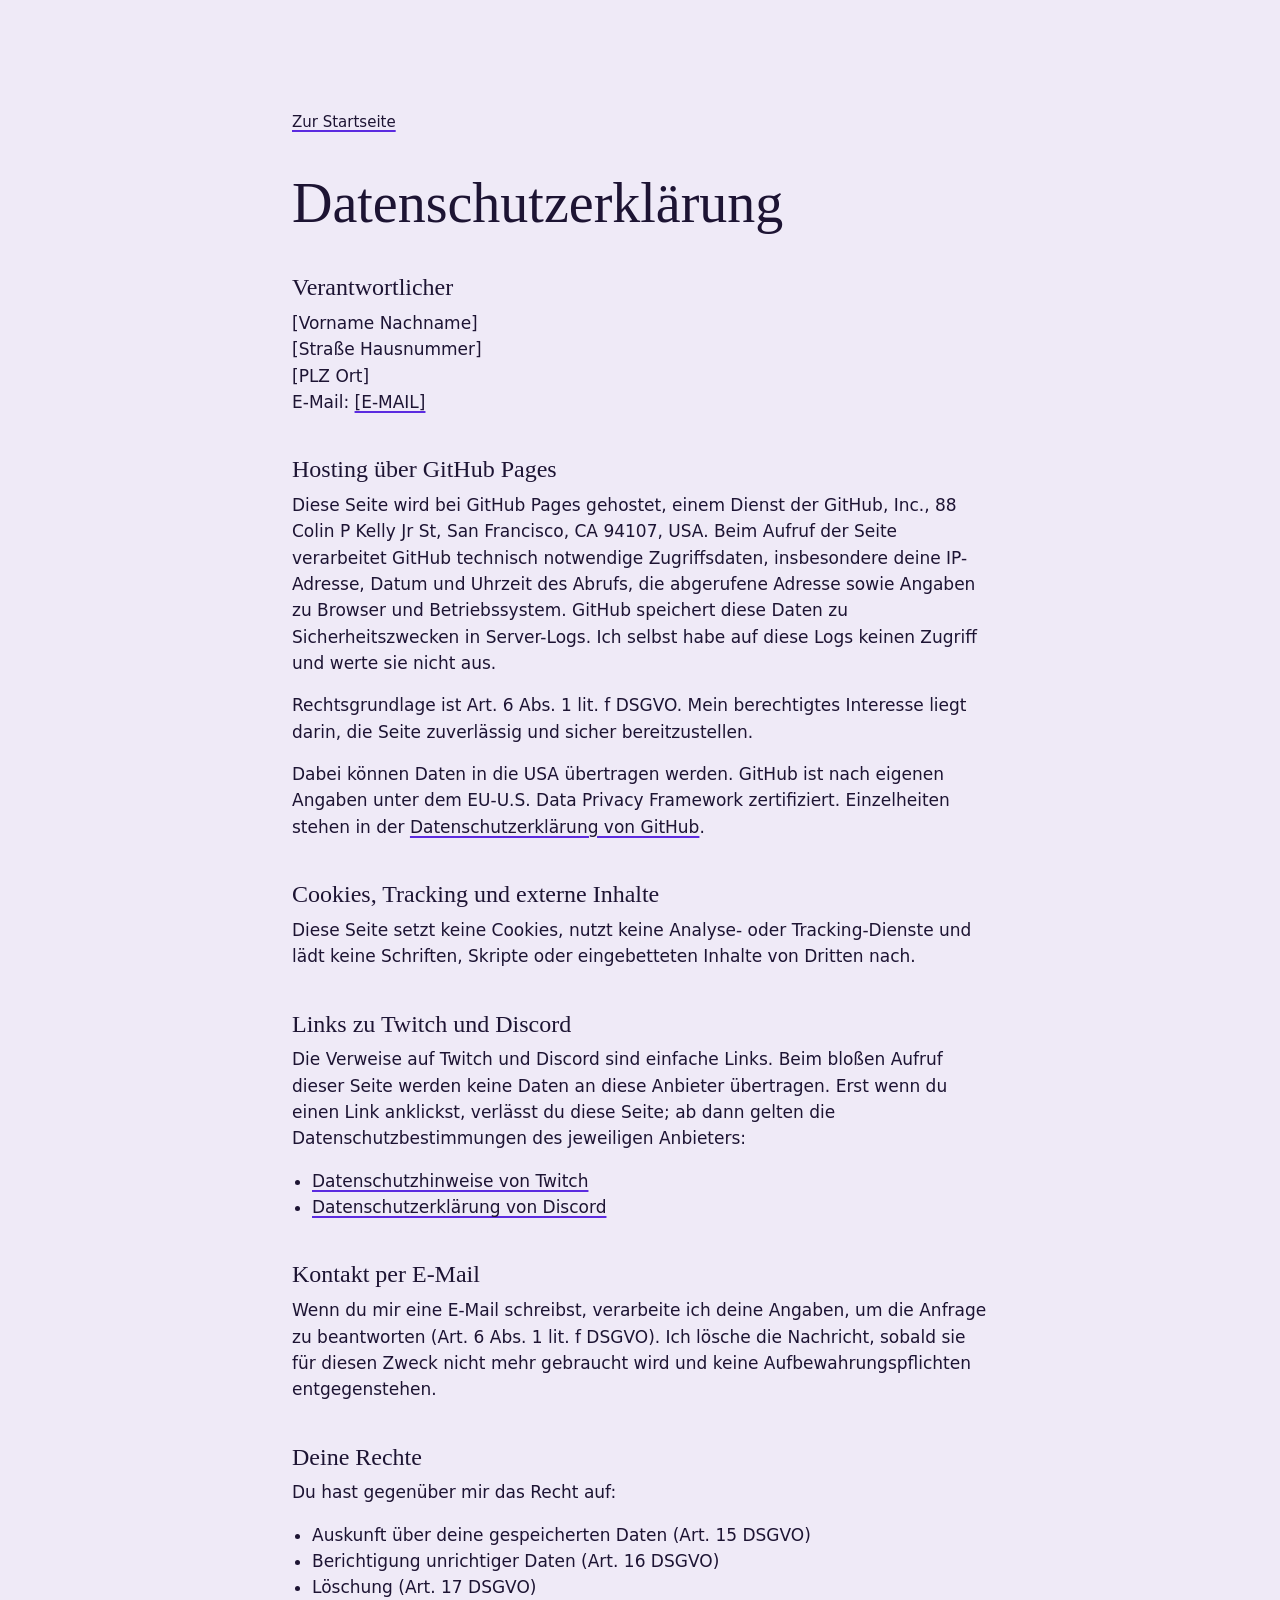
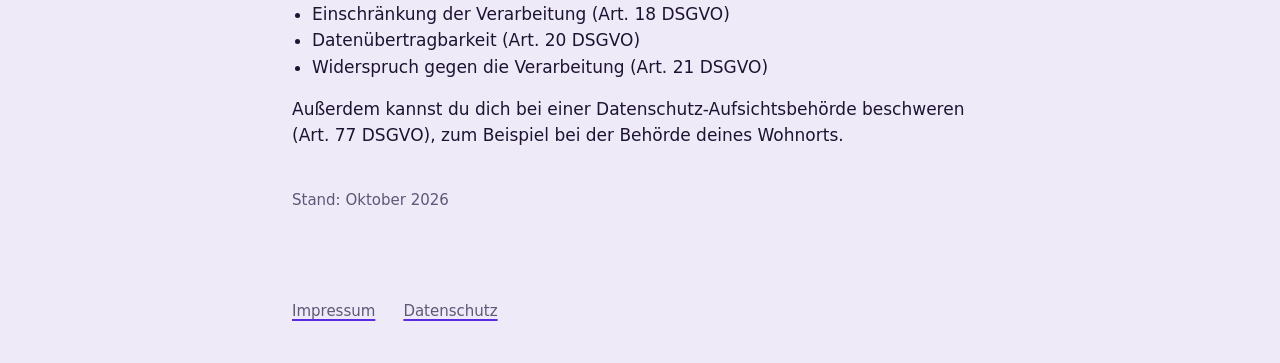
==== datenschutz.html @ d2fa36f9 "update index" ====
<!doctype html>
<html lang="de">
<head>
  <meta charset="utf-8">
  <meta name="viewport" content="width=device-width, initial-scale=1">
  <title>Datenschutz – cuhlig42</title>
  <meta name="robots" content="noindex">
  <link rel="stylesheet" href="style.css">
</head>
<body>
  <main class="seite">
    <a class="zurueck" href="index.html">Zur Startseite</a>

    <article class="recht">
      <h1>Datenschutzerklärung</h1>

      <h2>Verantwortlicher</h2>
      <!-- ANPASSEN: dieselben Angaben wie im Impressum -->
      <address>
        [Vorname Nachname]<br>
        [Straße Hausnummer]<br>
        [PLZ Ort]<br>
        E-Mail: <a href="mailto:[E-MAIL]">[E-MAIL]</a>
      </address>

      <h2>Hosting über GitHub Pages</h2>
      <p>
        Diese Seite wird bei GitHub Pages gehostet, einem Dienst der GitHub, Inc.,
        88 Colin P Kelly Jr St, San Francisco, CA 94107, USA. Beim Aufruf der Seite verarbeitet
        GitHub technisch notwendige Zugriffsdaten, insbesondere deine IP-Adresse, Datum und Uhrzeit
        des Abrufs, die abgerufene Adresse sowie Angaben zu Browser und Betriebssystem. GitHub
        speichert diese Daten zu Sicherheitszwecken in Server-Logs. Ich selbst habe auf diese Logs
        keinen Zugriff und werte sie nicht aus.
      </p>
      <p>
        Rechtsgrundlage ist Art. 6 Abs. 1 lit. f DSGVO. Mein berechtigtes Interesse liegt darin,
        die Seite zuverlässig und sicher bereitzustellen.
      </p>
      <p>
        Dabei können Daten in die USA übertragen werden. GitHub ist nach eigenen Angaben unter dem
        EU-U.S. Data Privacy Framework zertifiziert. Einzelheiten stehen in der
        <a href="https://docs.github.com/de/site-policy/privacy-policies/github-general-privacy-statement" rel="noopener noreferrer">Datenschutzerklärung von GitHub</a>.
      </p>

      <h2>Cookies, Tracking und externe Inhalte</h2>
      <p>
        Diese Seite setzt keine Cookies, nutzt keine Analyse- oder Tracking-Dienste und lädt keine
        Schriften, Skripte oder eingebetteten Inhalte von Dritten nach.
      </p>

      <h2>Links zu Twitch und Discord</h2>
      <p>
        Die Verweise auf Twitch und Discord sind einfache Links. Beim bloßen Aufruf dieser Seite
        werden keine Daten an diese Anbieter übertragen. Erst wenn du einen Link anklickst,
        verlässt du diese Seite; ab dann gelten die Datenschutzbestimmungen des jeweiligen
        Anbieters:
      </p>
      <ul>
        <li><a href="https://legal.twitch.com/de-de/legal/privacy-notice" rel="noopener noreferrer">Datenschutzhinweise von Twitch</a></li>
        <li><a href="https://discord.com/privacy" rel="noopener noreferrer">Datenschutzerklärung von Discord</a></li>
      </ul>

      <h2>Kontakt per E-Mail</h2>
      <p>
        Wenn du mir eine E-Mail schreibst, verarbeite ich deine Angaben, um die Anfrage zu
        beantworten (Art. 6 Abs. 1 lit. f DSGVO). Ich lösche die Nachricht, sobald sie für diesen
        Zweck nicht mehr gebraucht wird und keine Aufbewahrungspflichten entgegenstehen.
      </p>

      <h2>Deine Rechte</h2>
      <p>Du hast gegenüber mir das Recht auf:</p>
      <ul>
        <li>Auskunft über deine gespeicherten Daten (Art. 15 DSGVO)</li>
        <li>Berichtigung unrichtiger Daten (Art. 16 DSGVO)</li>
        <li>Löschung (Art. 17 DSGVO)</li>
        <li>Einschränkung der Verarbeitung (Art. 18 DSGVO)</li>
        <li>Datenübertragbarkeit (Art. 20 DSGVO)</li>
        <li>Widerspruch gegen die Verarbeitung (Art. 21 DSGVO)</li>
      </ul>
      <p>
        Außerdem kannst du dich bei einer Datenschutz-Aufsichtsbehörde beschweren
        (Art. 77 DSGVO), zum Beispiel bei der Behörde deines Wohnorts.
      </p>

      <!-- ANPASSEN: Datum der letzten Änderung -->
      <p class="stand">Stand: Oktober 2026</p>
    </article>
  </main>

  <footer class="fuss">
    <ul>
      <li><a href="impressum.html">Impressum</a></li>
      <li><a href="datenschutz.html" aria-current="page">Datenschutz</a></li>
    </ul>
  </footer>
</body>
</html>
---- style.css ----
/* Keine externen Schriften oder Skripte: Die Seite lädt nichts von Dritten nach. */

:root {
  --papier: #efeaf7;
  --tinte: #1d1433;
  --leise: #5f5778;
  --linie: #cfc6e2;
  --flaeche: #e2daf1;
  --signal: #5b2be0;

  --schrift-text: system-ui, -apple-system, "Segoe UI", Roboto, "Helvetica Neue", Arial, sans-serif;
  --schrift-titel: "Iowan Old Style", "Palatino Linotype", Palatino, "Book Antiqua", Georgia, serif;
}

@media (prefers-color-scheme: dark) {
  :root {
    --papier: #1d1433;
    --tinte: #efeaf7;
    --leise: #a79fc0;
    --linie: #3a2d5c;
    --flaeche: #2a1f4d;
    --signal: #ffb43a;
  }
}

*,
*::before,
*::after {
  box-sizing: border-box;
}

html {
  -webkit-text-size-adjust: 100%;
}

body {
  margin: 0;
  min-height: 100vh;
  display: flex;
  flex-direction: column;
  background: var(--papier);
  color: var(--tinte);
  font-family: var(--schrift-text);
  font-size: 1.0625rem;
  line-height: 1.55;
}

a {
  color: inherit;
  text-decoration-color: var(--signal);
  text-decoration-thickness: 2px;
  text-underline-offset: 0.2em;
}

a:hover {
  color: var(--signal);
}

a:focus-visible {
  outline: 3px solid var(--signal);
  outline-offset: 3px;
}

.seite {
  flex: 1;
  width: 100%;
  max-width: 46rem;
  margin: 0 auto;
  padding: clamp(2.5rem, 12vh, 7rem) 1.25rem 3rem;
}

/* Startseite */

.name {
  margin: 0;
  font-family: var(--schrift-titel);
  font-style: italic;
  font-weight: 400;
  font-size: clamp(3.25rem, 17vw, 8.5rem);
  line-height: 0.95;
  letter-spacing: -0.02em;
  overflow-wrap: anywhere;
}

.kurz {
  margin: 1.5rem 0 0;
  max-width: 34ch;
  font-size: 1.25rem;
  color: var(--leise);
}

.kanaele {
  list-style: none;
  margin: clamp(2.5rem, 8vh, 4.5rem) 0 0;
  padding: 0;
  border-top: 1px solid var(--linie);
}

.kanaele li {
  border-bottom: 1px solid var(--linie);
}

.kanaele a {
  display: flex;
  flex-wrap: wrap;
  align-items: baseline;
  justify-content: space-between;
  gap: 0.25rem 1.5rem;
  padding: 1.35rem 0.75rem;
  margin: 0 -0.75rem;
  text-decoration: none;
}

.kanaele a:hover,
.kanaele a:focus-visible {
  background: var(--flaeche);
  color: var(--tinte);
}

.kanal-name {
  font-family: var(--schrift-titel);
  font-size: clamp(1.75rem, 6vw, 2.5rem);
  line-height: 1.1;
}

.kanal-ziel {
  color: var(--leise);
  font-size: 1rem;
  overflow-wrap: anywhere;
}

.kanaele a:hover .kanal-ziel,
.kanaele a:focus-visible .kanal-ziel {
  color: var(--signal);
}

/* Fußzeile */

.fuss {
  width: 100%;
  max-width: 46rem;
  margin: 0 auto;
  padding: 1.5rem 1.25rem 2.5rem;
  font-size: 0.9375rem;
  color: var(--leise);
}

.fuss ul {
  list-style: none;
  margin: 0;
  padding: 0;
  display: flex;
  flex-wrap: wrap;
  gap: 0.5rem 1.75rem;
}

/* Impressum und Datenschutz */

.zurueck {
  display: inline-block;
  margin-bottom: 2.5rem;
  font-size: 0.9375rem;
}

.recht {
  max-width: 65ch;
}

.recht h1 {
  margin: 0 0 2rem;
  font-family: var(--schrift-titel);
  font-weight: 400;
  font-size: clamp(2.25rem, 8vw, 3.5rem);
  line-height: 1.05;
}

.recht h2 {
  margin: 2.5rem 0 0.5rem;
  font-family: var(--schrift-titel);
  font-weight: 400;
  font-size: 1.5rem;
  line-height: 1.2;
}

.recht p,
.recht ul,
.recht address {
  margin: 0 0 1rem;
}

.recht address {
  font-style: normal;
}

.recht ul {
  padding-left: 1.25rem;
}

.recht .stand {
  margin-top: 2.5rem;
  color: var(--leise);
  font-size: 0.9375rem;
}
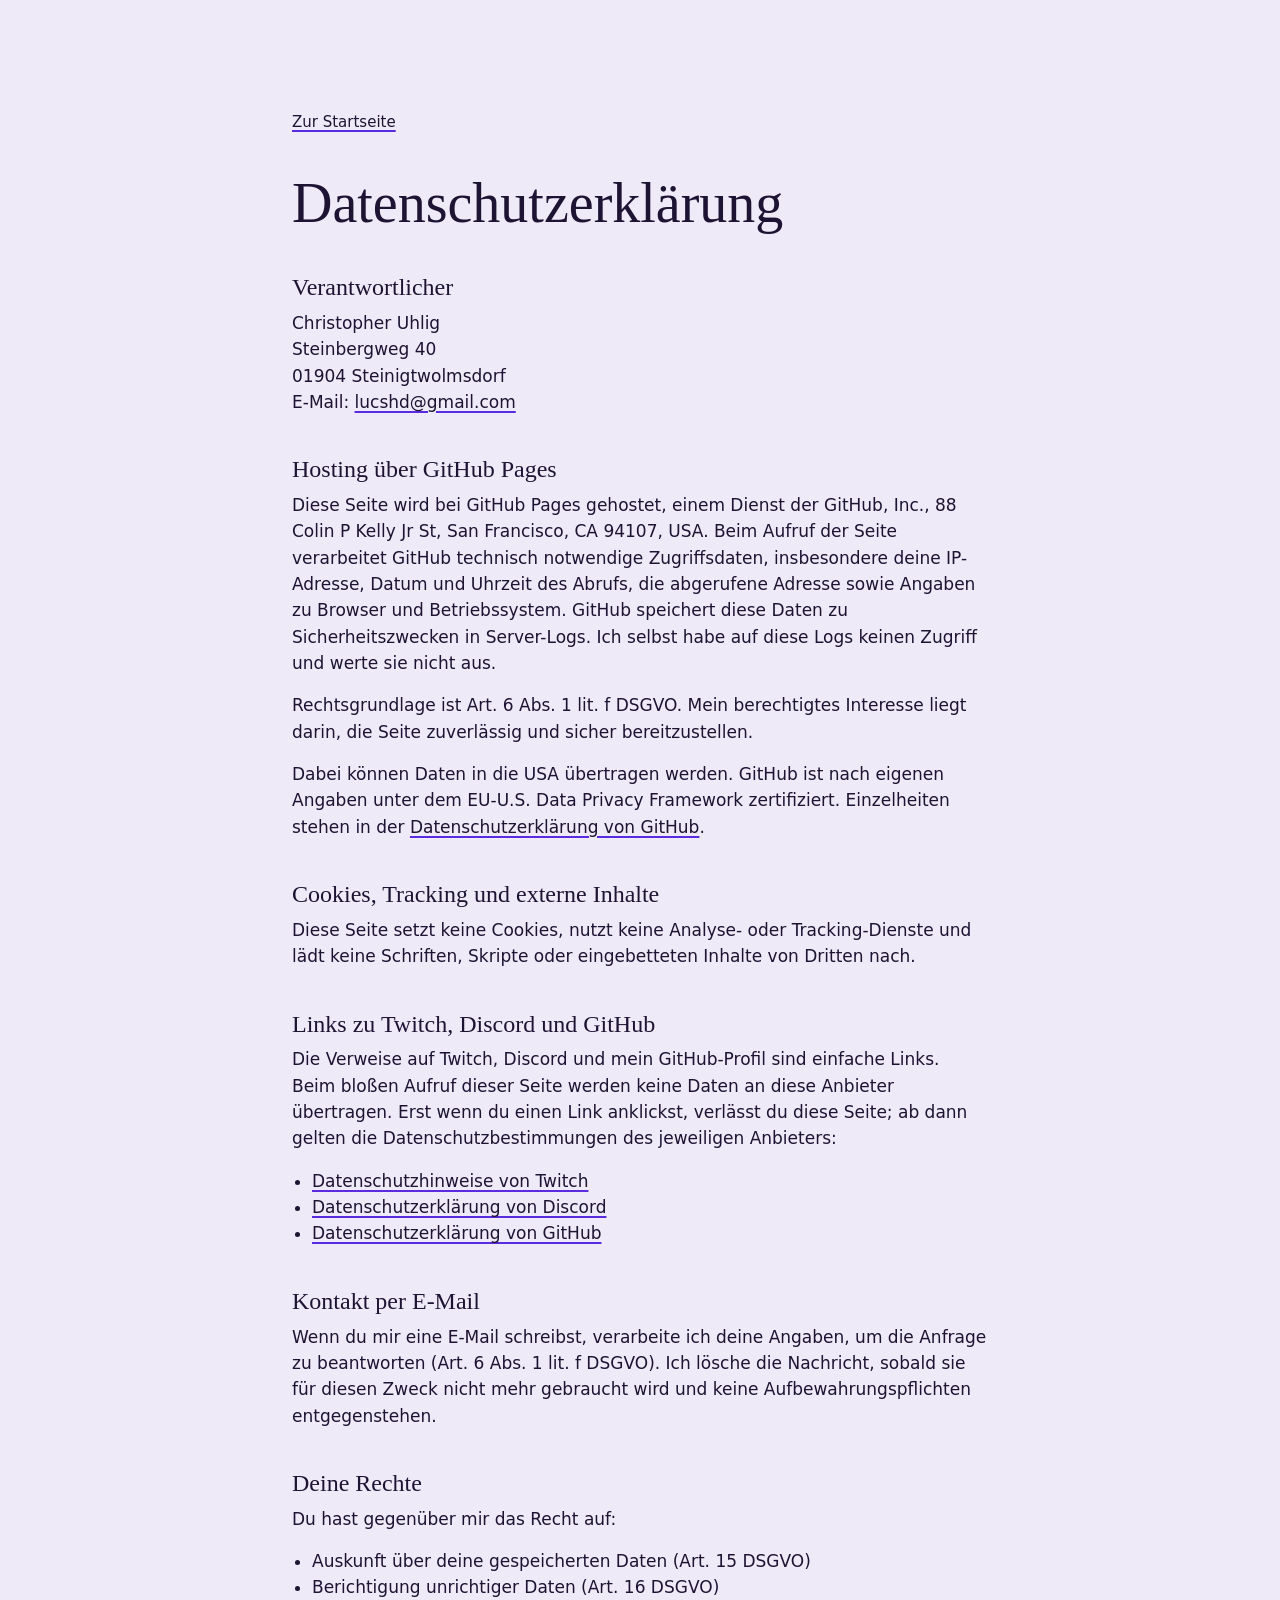
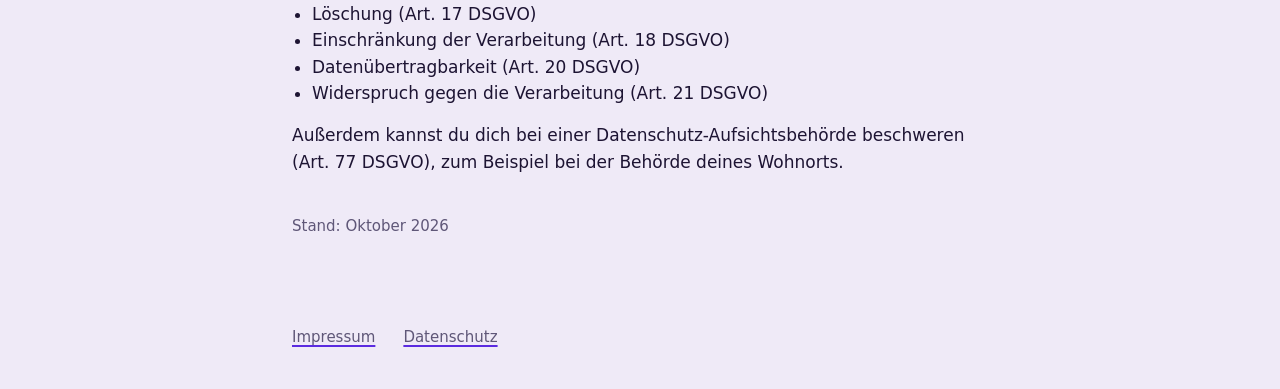
==== commit ce72d71c: "update blank fields and links" ====
--- a/datenschutz.html
+++ b/datenschutz.html
@@ -15,12 +15,11 @@
       <h1>Datenschutzerklärung</h1>
 
       <h2>Verantwortlicher</h2>
-      <!-- ANPASSEN: dieselben Angaben wie im Impressum -->
       <address>
-        [Vorname Nachname]<br>
-        [Straße Hausnummer]<br>
-        [PLZ Ort]<br>
-        E-Mail: <a href="mailto:[E-MAIL]">[E-MAIL]</a>
+        Christopher Uhlig<br>
+        Steinbergweg 40<br>
+        01904 Steinigtwolmsdorf<br>
+        E-Mail: <a href="mailto:lucshd@gmail.com">lucshd@gmail.com</a>
       </address>
 
       <h2>Hosting über GitHub Pages</h2>
@@ -48,9 +47,9 @@
         Schriften, Skripte oder eingebetteten Inhalte von Dritten nach.
       </p>
 
-      <h2>Links zu Twitch und Discord</h2>
+      <h2>Links zu Twitch, Discord und GitHub</h2>
       <p>
-        Die Verweise auf Twitch und Discord sind einfache Links. Beim bloßen Aufruf dieser Seite
+        Die Verweise auf Twitch, Discord und mein GitHub-Profil sind einfache Links. Beim bloßen Aufruf dieser Seite
         werden keine Daten an diese Anbieter übertragen. Erst wenn du einen Link anklickst,
         verlässt du diese Seite; ab dann gelten die Datenschutzbestimmungen des jeweiligen
         Anbieters:
@@ -58,6 +57,7 @@
       <ul>
         <li><a href="https://legal.twitch.com/de-de/legal/privacy-notice" rel="noopener noreferrer">Datenschutzhinweise von Twitch</a></li>
         <li><a href="https://discord.com/privacy" rel="noopener noreferrer">Datenschutzerklärung von Discord</a></li>
+        <li><a href="https://docs.github.com/de/site-policy/privacy-policies/github-general-privacy-statement" rel="noopener noreferrer">Datenschutzerklärung von GitHub</a></li>
       </ul>
 
       <h2>Kontakt per E-Mail</h2>
@@ -82,7 +82,6 @@
         (Art. 77 DSGVO), zum Beispiel bei der Behörde deines Wohnorts.
       </p>
 
-      <!-- ANPASSEN: Datum der letzten Änderung -->
       <p class="stand">Stand: Oktober 2026</p>
     </article>
   </main>
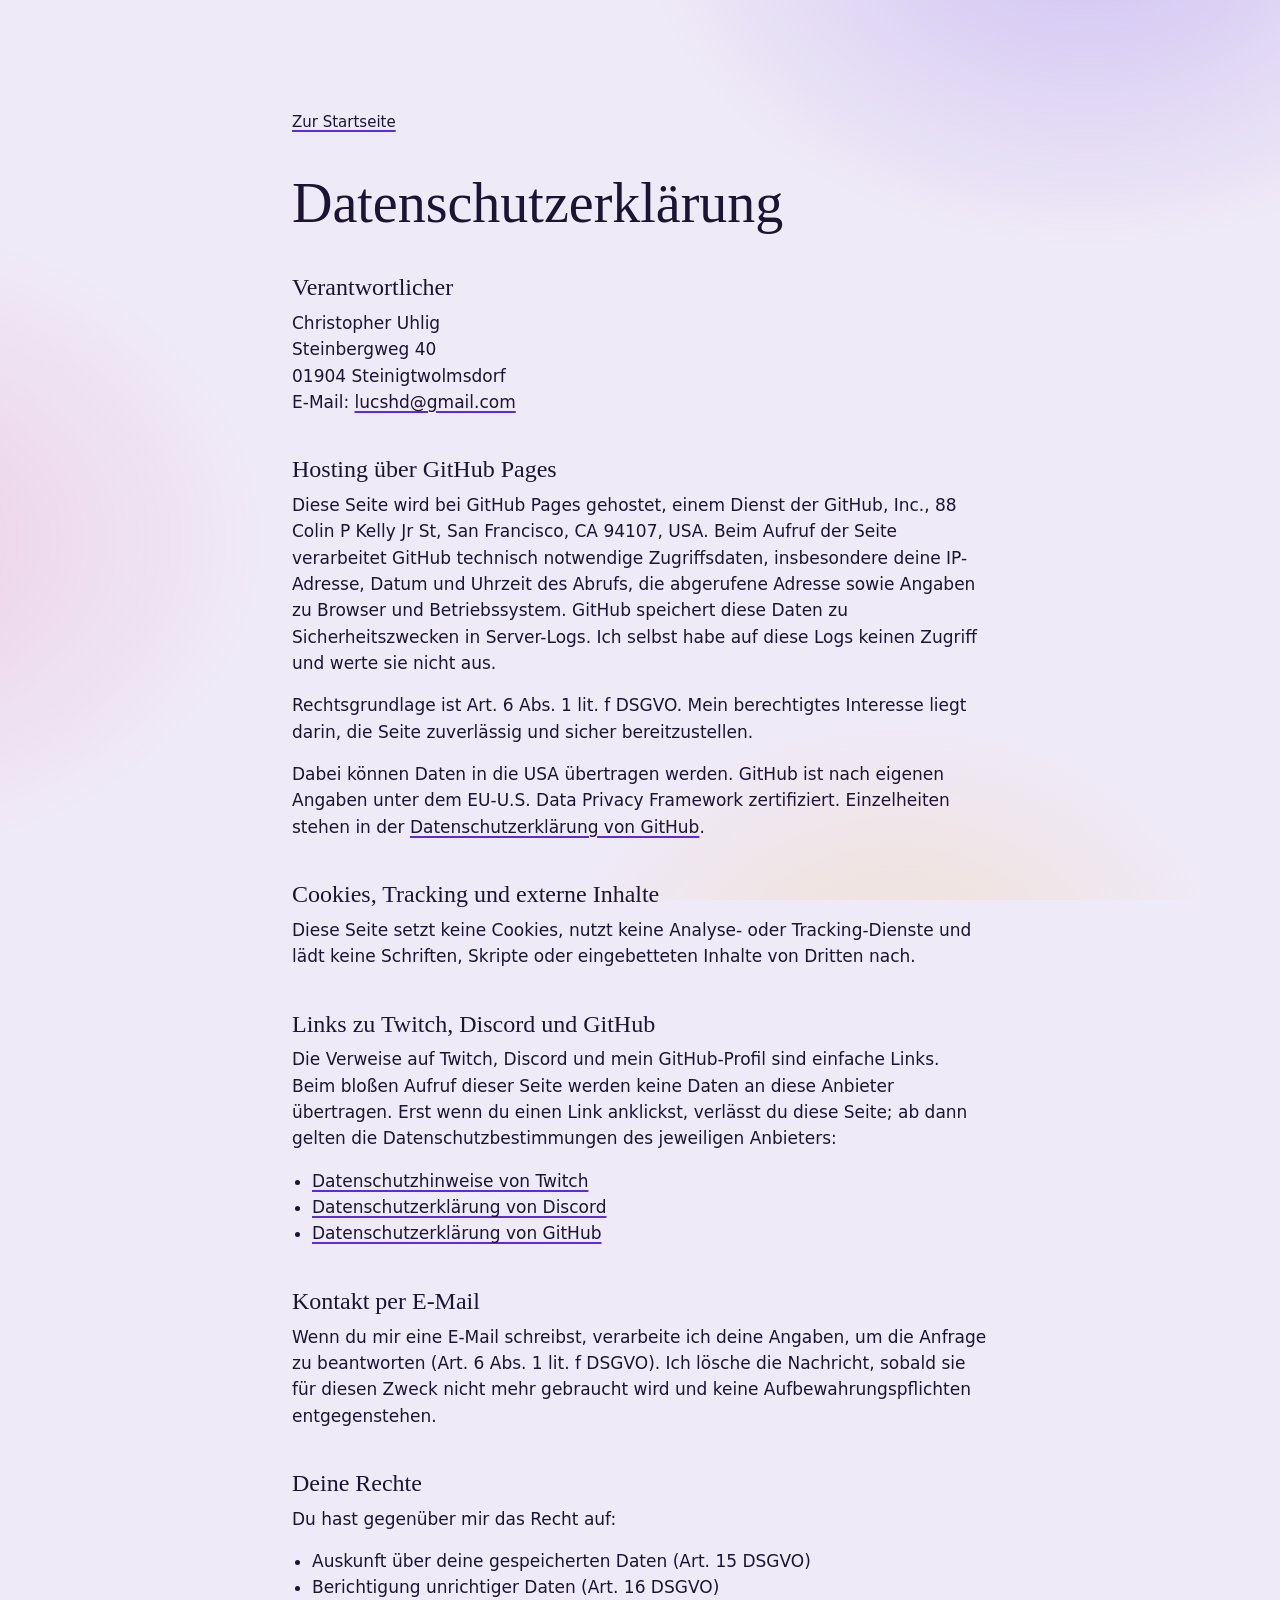
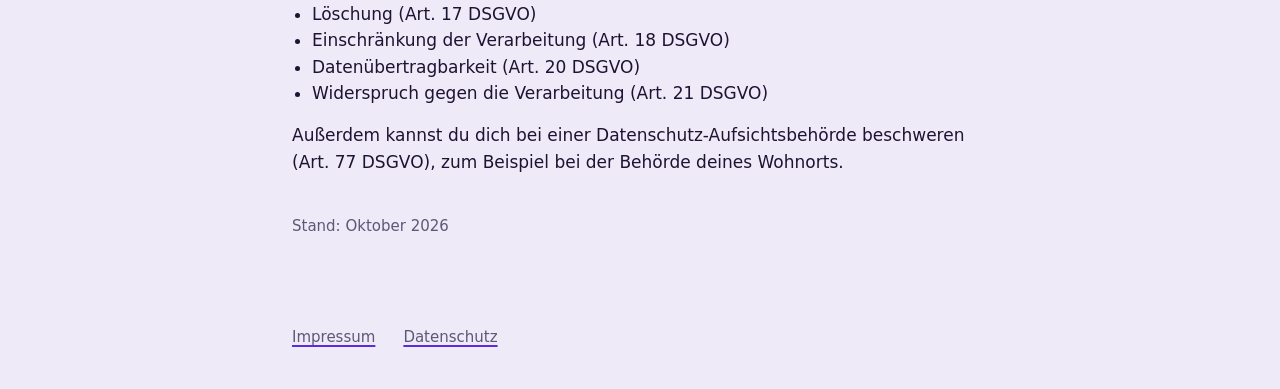
==== commit 128ba515: "added some fancy stuff" ====
--- a/datenschutz.html
+++ b/datenschutz.html
@@ -5,6 +5,7 @@
   <meta name="viewport" content="width=device-width, initial-scale=1">
   <title>Datenschutz – cuhlig42</title>
   <meta name="robots" content="noindex">
+  <link rel="icon" href="img/favicon.svg" type="image/svg+xml">
   <link rel="stylesheet" href="style.css">
 </head>
 <body>
--- a/style.css
+++ b/style.css
@@ -7,6 +7,10 @@
   --linie: #cfc6e2;
   --flaeche: #e2daf1;
   --signal: #5b2be0;
+  --pink: #e8338a;
+  --schein-1: rgb(91 43 224 / 0.22);
+  --schein-2: rgb(232 51 138 / 0.14);
+  --schein-3: rgb(255 180 58 / 0.18);
 
   --schrift-text: system-ui, -apple-system, "Segoe UI", Roboto, "Helvetica Neue", Arial, sans-serif;
   --schrift-titel: "Iowan Old Style", "Palatino Linotype", Palatino, "Book Antiqua", Georgia, serif;
@@ -20,6 +24,10 @@
     --linie: #3a2d5c;
     --flaeche: #2a1f4d;
     --signal: #ffb43a;
+    --pink: #ff5fb0;
+    --schein-1: rgb(91 43 224 / 0.45);
+    --schein-2: rgb(255 95 176 / 0.2);
+    --schein-3: rgb(255 180 58 / 0.14);
   }
 }
 
@@ -69,17 +77,77 @@
   padding: clamp(2.5rem, 12vh, 7rem) 1.25rem 3rem;
 }
 
+/* Leuchtender Hintergrund, rein mit CSS */
+
+body::before {
+  content: "";
+  position: fixed;
+  inset: 0;
+  z-index: -1;
+  pointer-events: none;
+  background:
+    radial-gradient(40rem 30rem at 85% -10%, var(--schein-1), transparent 70%),
+    radial-gradient(35rem 28rem at -10% 60%, var(--schein-2), transparent 70%),
+    radial-gradient(30rem 24rem at 70% 110%, var(--schein-3), transparent 70%);
+}
+
 /* Startseite */
+
+.seite.start,
+.fuss.start {
+  max-width: 68rem;
+}
+
+.held {
+  display: grid;
+  grid-template-columns: minmax(0, 1.15fr) minmax(0, 1fr);
+  align-items: center;
+  gap: clamp(2rem, 5vw, 4rem);
+}
+
+.vorzeile {
+  display: inline-flex;
+  align-items: center;
+  gap: 0.6rem;
+  margin: 0 0 1.5rem;
+  padding: 0.4rem 0.9rem;
+  border: 1px solid var(--linie);
+  border-radius: 999px;
+  background: color-mix(in srgb, var(--flaeche) 60%, transparent);
+  font-size: 0.875rem;
+  letter-spacing: 0.06em;
+  text-transform: uppercase;
+  color: var(--leise);
+}
+
+.vorzeile-punkt {
+  width: 0.55rem;
+  height: 0.55rem;
+  border-radius: 50%;
+  background: var(--pink);
+  box-shadow: 0 0 0 0 var(--pink);
+  animation: puls 2s ease-out infinite;
+}
+
+@keyframes puls {
+  70% { box-shadow: 0 0 0 0.6rem transparent; }
+  100% { box-shadow: 0 0 0 0 transparent; }
+}
 
 .name {
   margin: 0;
   font-family: var(--schrift-titel);
   font-style: italic;
   font-weight: 400;
-  font-size: clamp(3.25rem, 17vw, 8.5rem);
+  font-size: clamp(3.25rem, 11vw, 7.5rem);
   line-height: 0.95;
   letter-spacing: -0.02em;
   overflow-wrap: anywhere;
+  background: linear-gradient(100deg, var(--tinte) 30%, var(--signal) 70%, var(--pink));
+  -webkit-background-clip: text;
+  background-clip: text;
+  color: transparent;
+  padding-bottom: 0.08em;
 }
 
 .kurz {
@@ -89,49 +157,156 @@
   color: var(--leise);
 }
 
+.held-bild {
+  position: relative;
+  margin: 0;
+  justify-self: center;
+  width: 100%;
+  max-width: 26rem;
+  animation: schweben 7s ease-in-out infinite;
+}
+
+.held-bild::before {
+  content: "";
+  position: absolute;
+  inset: 8%;
+  z-index: -1;
+  border-radius: 50%;
+  background: linear-gradient(135deg, var(--signal), var(--pink));
+  filter: blur(3.5rem);
+  opacity: 0.55;
+}
+
+.held-bild img {
+  display: block;
+  width: 100%;
+  height: auto;
+  border-radius: 2.25rem;
+  box-shadow: 0 1.5rem 3rem -1rem rgb(29 20 51 / 0.45);
+  transform: rotate(2deg);
+}
+
+@keyframes schweben {
+  50% { transform: translateY(-0.75rem); }
+}
+
 .kanaele {
   list-style: none;
-  margin: clamp(2.5rem, 8vh, 4.5rem) 0 0;
+  margin: clamp(3rem, 10vh, 5.5rem) 0 0;
   padding: 0;
-  border-top: 1px solid var(--linie);
-}
-
-.kanaele li {
-  border-bottom: 1px solid var(--linie);
+  display: grid;
+  grid-template-columns: repeat(auto-fit, minmax(15rem, 1fr));
+  gap: 1rem;
 }
 
 .kanaele a {
+  position: relative;
   display: flex;
-  flex-wrap: wrap;
-  align-items: baseline;
-  justify-content: space-between;
-  gap: 0.25rem 1.5rem;
-  padding: 1.35rem 0.75rem;
-  margin: 0 -0.75rem;
+  flex-direction: column;
+  gap: 0.35rem;
+  height: 100%;
+  padding: 1.5rem;
+  border: 1px solid var(--linie);
+  border-radius: 1.25rem;
+  background: color-mix(in srgb, var(--flaeche) 55%, transparent);
+  -webkit-backdrop-filter: blur(12px);
+  backdrop-filter: blur(12px);
   text-decoration: none;
+  overflow: hidden;
+  transition: transform 0.25s ease, border-color 0.25s ease, box-shadow 0.25s ease;
+}
+
+.kanaele a::after {
+  content: "";
+  position: absolute;
+  inset: auto -30% -60% auto;
+  width: 12rem;
+  height: 12rem;
+  border-radius: 50%;
+  background: var(--akzent);
+  filter: blur(3rem);
+  opacity: 0;
+  transition: opacity 0.3s ease;
+  pointer-events: none;
 }
 
 .kanaele a:hover,
 .kanaele a:focus-visible {
-  background: var(--flaeche);
   color: var(--tinte);
+  transform: translateY(-4px);
+  border-color: var(--akzent);
+  box-shadow: 0 1rem 2.5rem -1rem var(--akzent);
+}
+
+.kanaele a:hover::after,
+.kanaele a:focus-visible::after {
+  opacity: 0.35;
+}
+
+.kanal-symbol {
+  display: grid;
+  place-items: center;
+  width: 3rem;
+  height: 3rem;
+  margin-bottom: 1rem;
+  border-radius: 0.9rem;
+  background: var(--akzent);
+  color: #fff;
+}
+
+.kanal-symbol svg {
+  width: 1.5rem;
+  height: 1.5rem;
 }
 
 .kanal-name {
   font-family: var(--schrift-titel);
-  font-size: clamp(1.75rem, 6vw, 2.5rem);
+  font-size: clamp(1.75rem, 4vw, 2.25rem);
   line-height: 1.1;
 }
 
 .kanal-ziel {
   color: var(--leise);
-  font-size: 1rem;
+  font-size: 0.9375rem;
   overflow-wrap: anywhere;
 }
 
-.kanaele a:hover .kanal-ziel,
-.kanaele a:focus-visible .kanal-ziel {
-  color: var(--signal);
+.kanal-pfeil {
+  position: absolute;
+  top: 1.25rem;
+  right: 1.4rem;
+  font-size: 1.4rem;
+  color: var(--leise);
+  transition: transform 0.25s ease, color 0.25s ease;
+}
+
+.kanaele a:hover .kanal-pfeil,
+.kanaele a:focus-visible .kanal-pfeil {
+  color: var(--akzent);
+  transform: translate(3px, -3px);
+}
+
+@media (max-width: 48rem) {
+  .held {
+    grid-template-columns: 1fr;
+  }
+
+  .held-bild {
+    max-width: 20rem;
+    grid-row: 1;
+  }
+}
+
+@media (prefers-reduced-motion: reduce) {
+  .vorzeile-punkt,
+  .held-bild {
+    animation: none;
+  }
+
+  .kanaele a,
+  .kanal-pfeil {
+    transition: none;
+  }
 }
 
 /* Fußzeile */
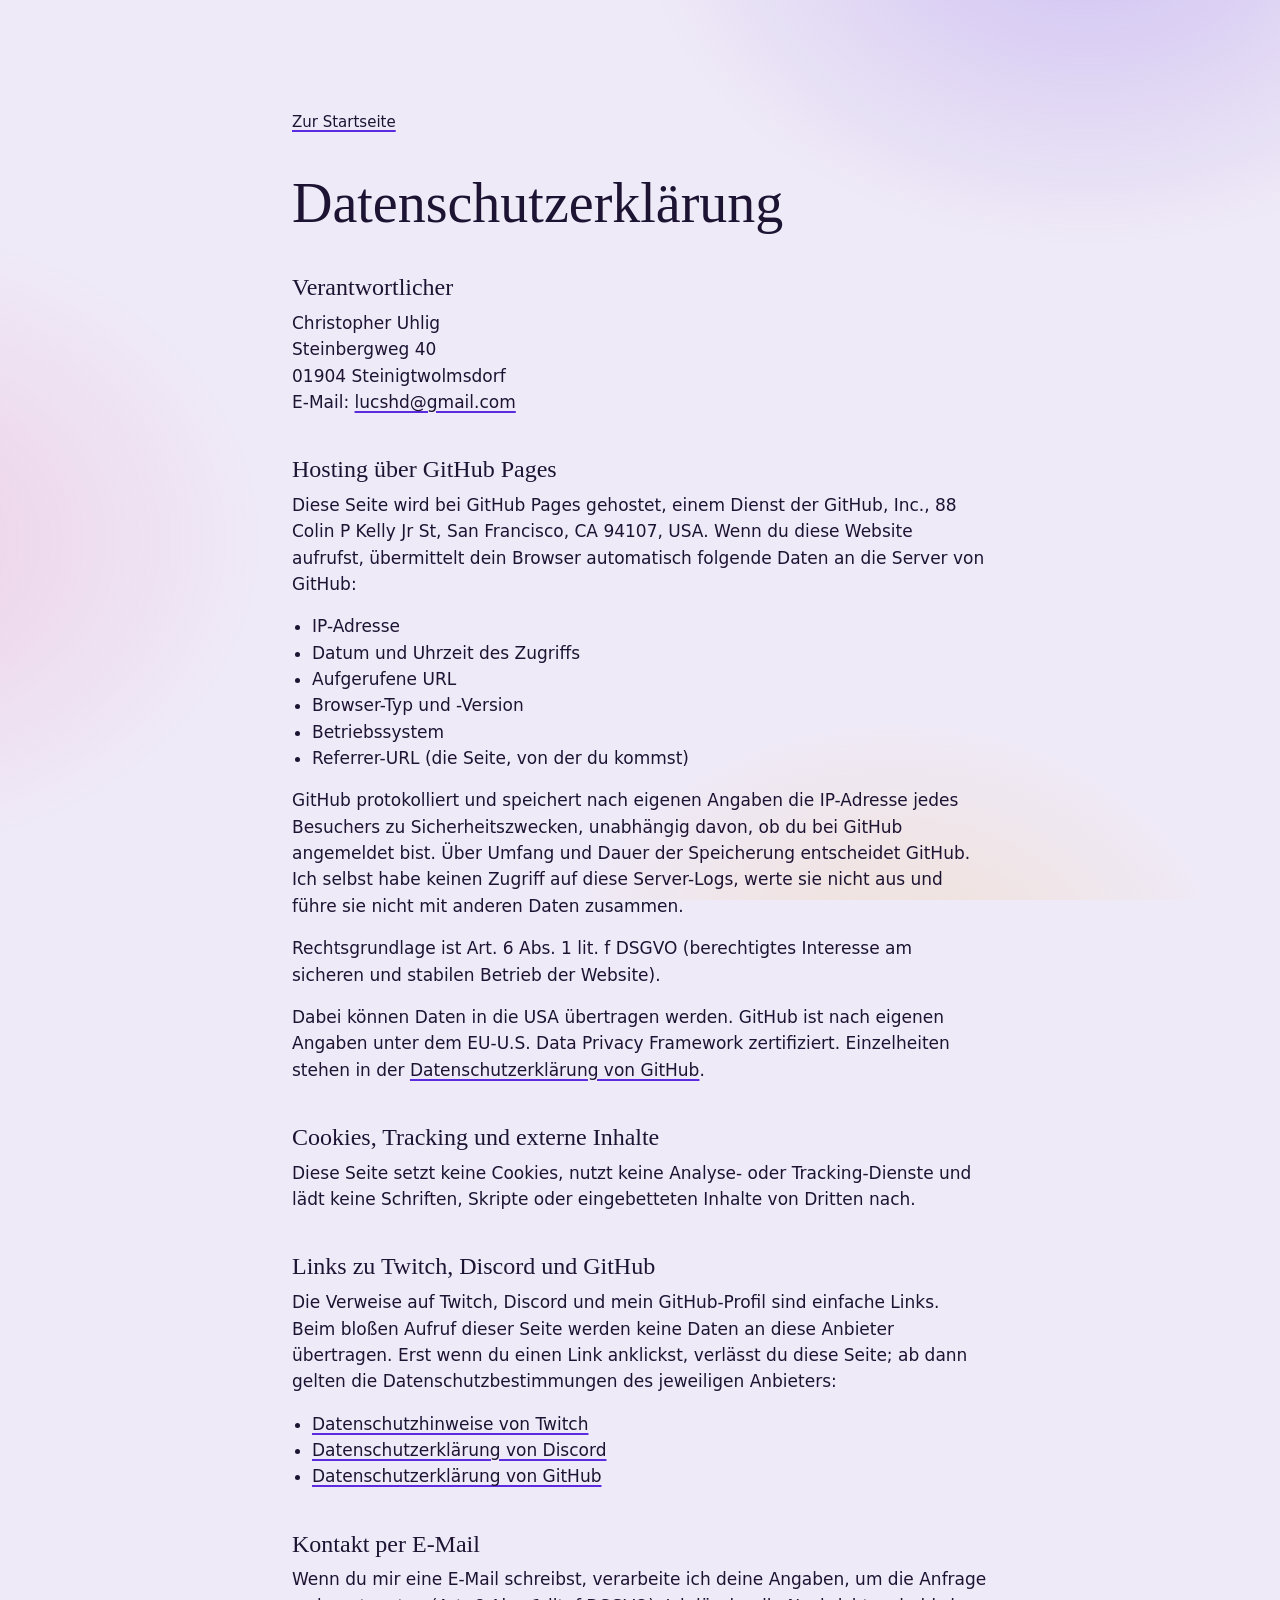
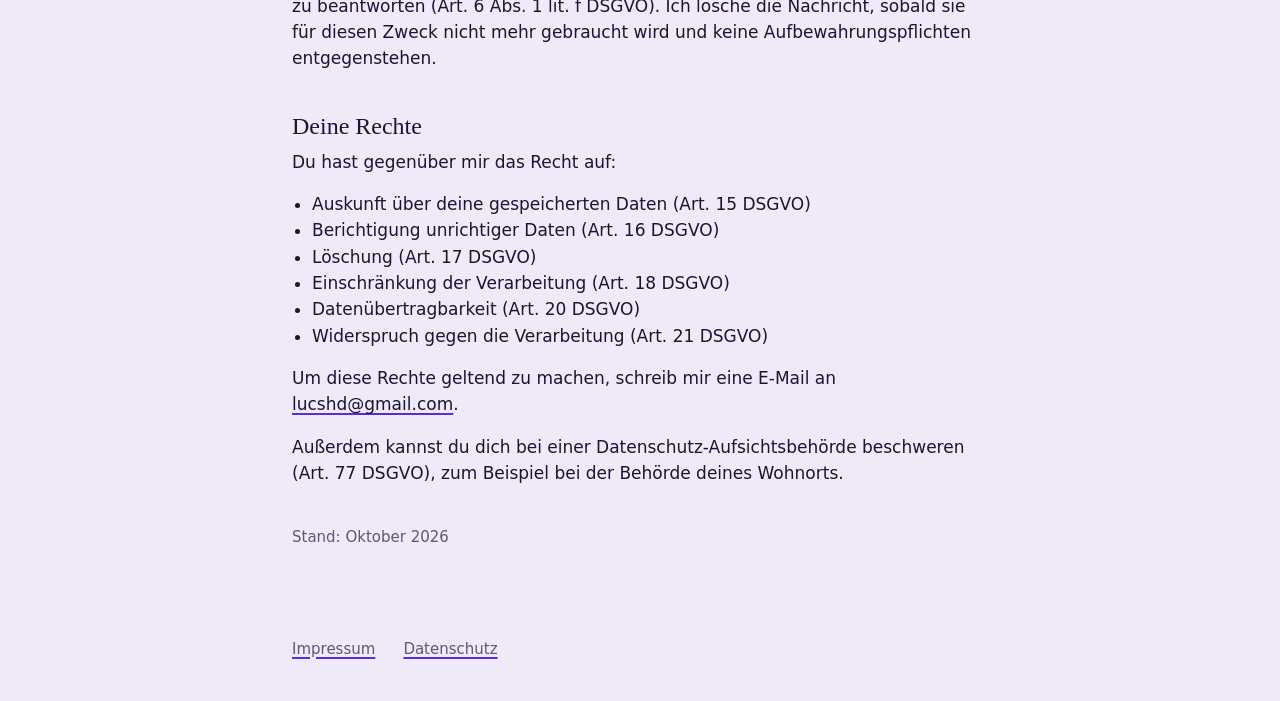
==== commit d20b2e03: "update datenschutz" ====
--- a/datenschutz.html
+++ b/datenschutz.html
@@ -5,7 +5,6 @@
   <meta name="viewport" content="width=device-width, initial-scale=1">
   <title>Datenschutz – cuhlig42</title>
   <meta name="robots" content="noindex">
-  <link rel="icon" href="img/favicon.svg" type="image/svg+xml">
   <link rel="stylesheet" href="style.css">
 </head>
 <body>
@@ -26,15 +25,26 @@
       <h2>Hosting über GitHub Pages</h2>
       <p>
         Diese Seite wird bei GitHub Pages gehostet, einem Dienst der GitHub, Inc.,
-        88 Colin P Kelly Jr St, San Francisco, CA 94107, USA. Beim Aufruf der Seite verarbeitet
-        GitHub technisch notwendige Zugriffsdaten, insbesondere deine IP-Adresse, Datum und Uhrzeit
-        des Abrufs, die abgerufene Adresse sowie Angaben zu Browser und Betriebssystem. GitHub
-        speichert diese Daten zu Sicherheitszwecken in Server-Logs. Ich selbst habe auf diese Logs
-        keinen Zugriff und werte sie nicht aus.
+        88 Colin P Kelly Jr St, San Francisco, CA 94107, USA. Wenn du diese Website aufrufst,
+        übermittelt dein Browser automatisch folgende Daten an die Server von GitHub:
+      </p>
+      <ul>
+        <li>IP-Adresse</li>
+        <li>Datum und Uhrzeit des Zugriffs</li>
+        <li>Aufgerufene URL</li>
+        <li>Browser-Typ und -Version</li>
+        <li>Betriebssystem</li>
+        <li>Referrer-URL (die Seite, von der du kommst)</li>
+      </ul>
+      <p>
+        GitHub protokolliert und speichert nach eigenen Angaben die IP-Adresse jedes Besuchers zu
+        Sicherheitszwecken, unabhängig davon, ob du bei GitHub angemeldet bist. Über Umfang und
+        Dauer der Speicherung entscheidet GitHub. Ich selbst habe keinen Zugriff auf diese
+        Server-Logs, werte sie nicht aus und führe sie nicht mit anderen Daten zusammen.
       </p>
       <p>
-        Rechtsgrundlage ist Art. 6 Abs. 1 lit. f DSGVO. Mein berechtigtes Interesse liegt darin,
-        die Seite zuverlässig und sicher bereitzustellen.
+        Rechtsgrundlage ist Art. 6 Abs. 1 lit. f DSGVO (berechtigtes Interesse am sicheren und
+        stabilen Betrieb der Website).
       </p>
       <p>
         Dabei können Daten in die USA übertragen werden. GitHub ist nach eigenen Angaben unter dem
@@ -79,6 +89,10 @@
         <li>Widerspruch gegen die Verarbeitung (Art. 21 DSGVO)</li>
       </ul>
       <p>
+        Um diese Rechte geltend zu machen, schreib mir eine E-Mail an
+        <a href="mailto:lucshd@gmail.com">lucshd@gmail.com</a>.
+      </p>
+      <p>
         Außerdem kannst du dich bei einer Datenschutz-Aufsichtsbehörde beschweren
         (Art. 77 DSGVO), zum Beispiel bei der Behörde deines Wohnorts.
       </p>
